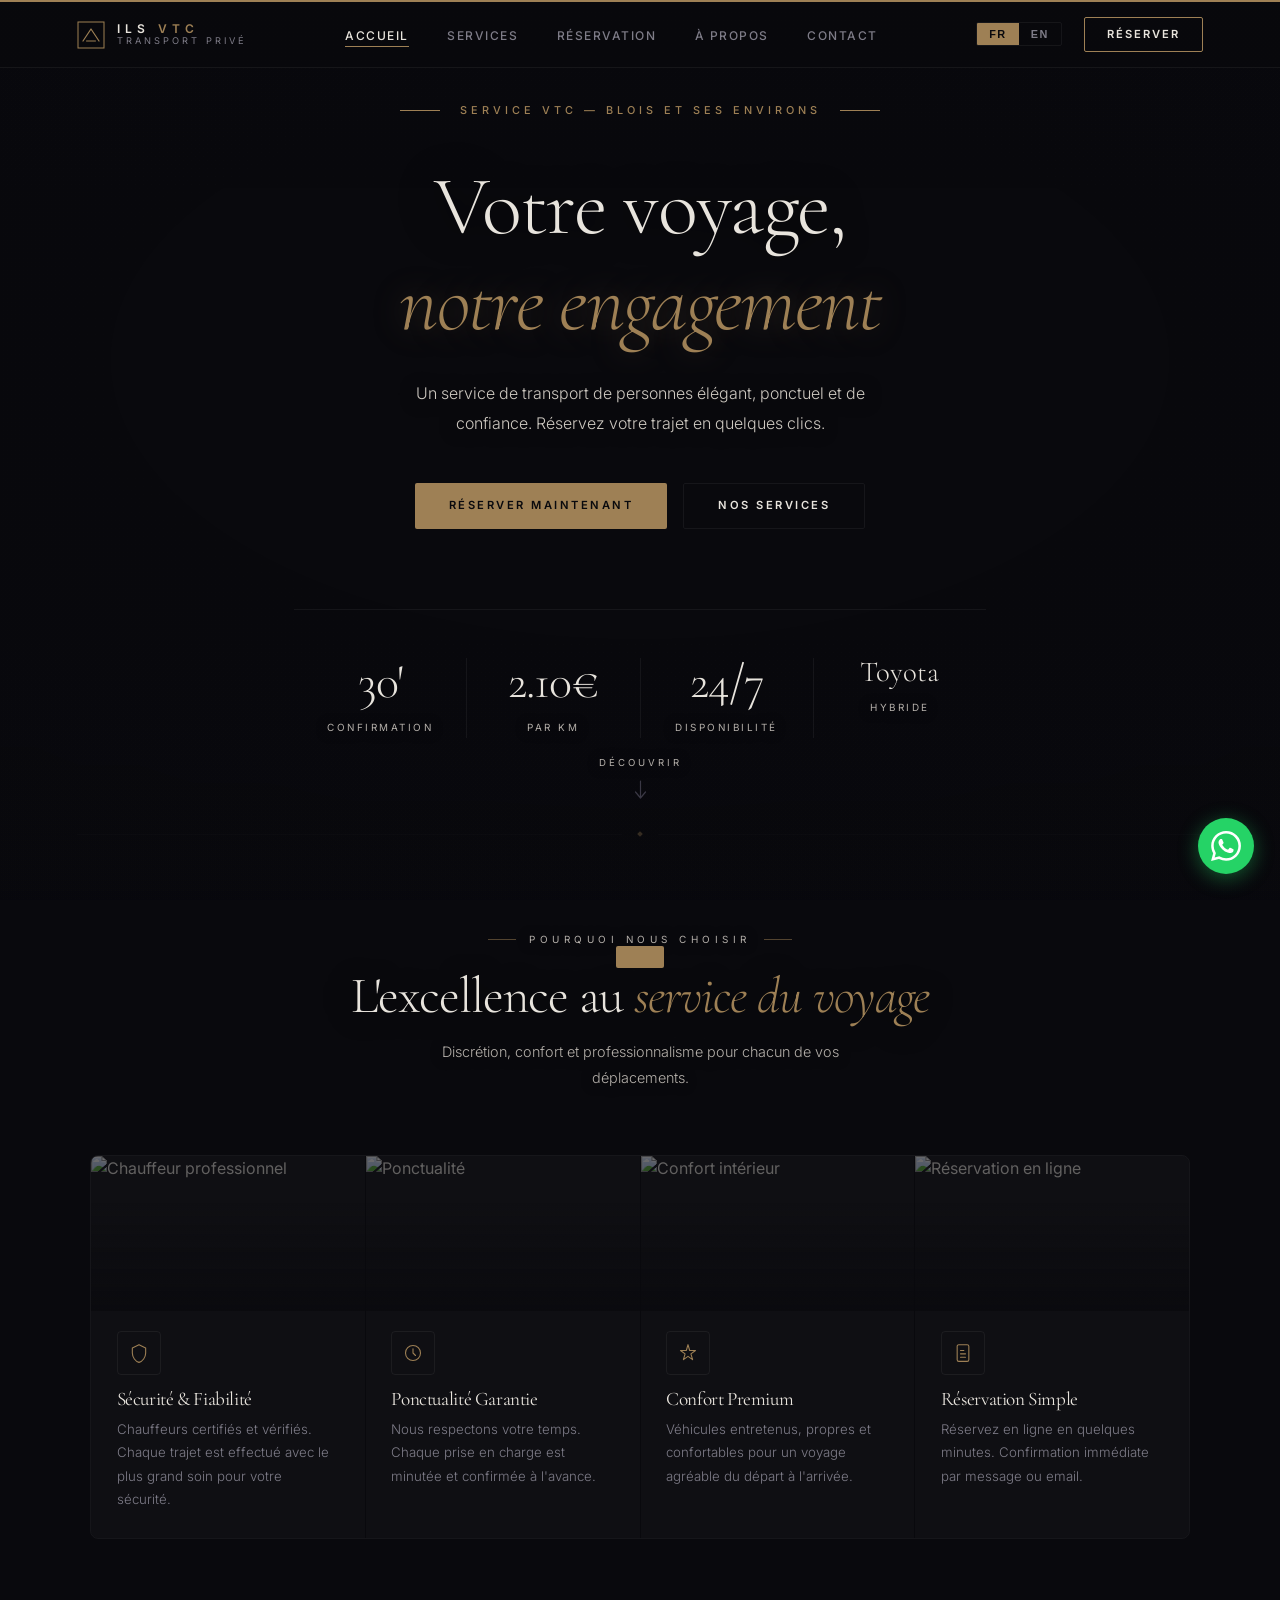
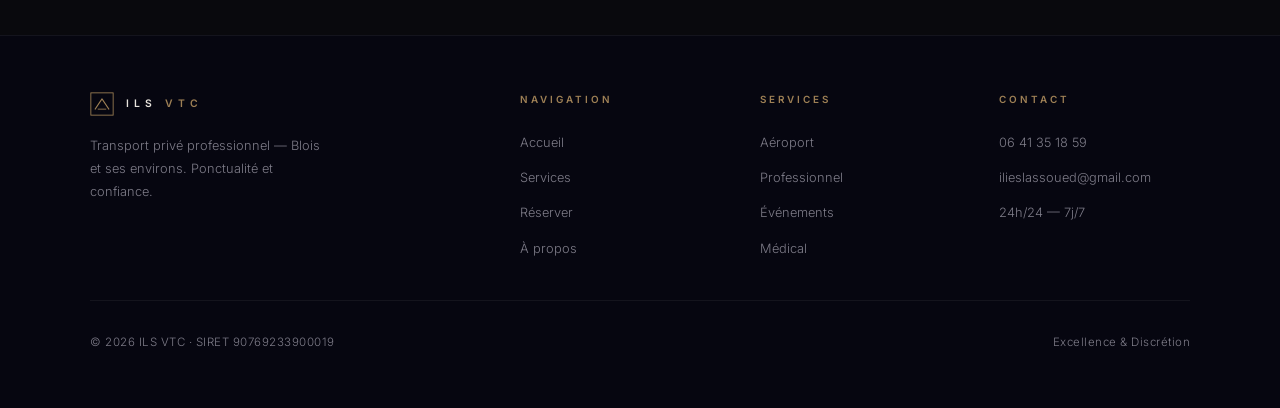
==== index.html @ da30ae80 "ILS VTC - Site complet prêt pour production" ====
<!DOCTYPE html>
<html lang="fr">
<head>
  <meta charset="UTF-8">
  <meta name="viewport" content="width=device-width, initial-scale=1.0">
  <title>ILS VTC — Chauffeur Privé Blois | Transport VTC 24h/24</title>
  <link rel="stylesheet" href="css/style.css">
  <script src="https://cdnjs.cloudflare.com/ajax/libs/three.js/r128/three.min.js"></script>
  <!-- SEO -->
  <meta name="description" content="Votre chauffeur VTC à Blois et ses environs. Tarif fixe 2,10€/km, Toyota C-HR hybride, disponible 24h/24 7j/7. Réservation en ligne, confirmation WhatsApp.">
  <meta name="keywords" content="VTC Blois, chauffeur privé Blois, taxi Blois, transport Blois, VTC Loir-et-Cher, chauffeur aéroport Blois">
  <meta name="robots" content="index, follow">
  <meta name="author" content="ILS VTC">
  <link rel="canonical" href="https://ilsvtc.fr">

  <!-- Open Graph -->
  <meta property="og:type" content="website">
  <meta property="og:site_name" content="ILS VTC">
  <meta property="og:url" content="https://ilsvtc.fr">
  <meta property="og:title" content="ILS VTC — Chauffeur Privé Blois | Transport VTC 24h/24">
  <meta property="og:description" content="Votre chauffeur VTC à Blois et ses environs. Tarif fixe 2,10€/km, Toyota C-HR hybride, disponible 24h/24 7j/7. Réservation en ligne, confirmation WhatsApp.">
  <meta property="og:image" content="https://ilsvtc.fr/og-image.jpg">
  <meta property="og:locale" content="fr_FR">

  <!-- Twitter Card -->
  <meta name="twitter:card" content="summary_large_image">
  <meta name="twitter:title" content="ILS VTC — Chauffeur Privé Blois | Transport VTC 24h/24">
  <meta name="twitter:description" content="Votre chauffeur VTC à Blois et ses environs. Tarif fixe 2,10€/km, Toyota C-HR hybride, disponible 24h/24 7j/7. Réservation en ligne, confirmation WhatsApp.">
  <meta name="twitter:image" content="https://ilsvtc.fr/og-image.jpg">

  <!-- Geo -->
  <meta name="geo.region" content="FR-41">
  <meta name="geo.placename" content="Blois">
  <meta name="geo.position" content="47.5941;1.3330">
  <meta name="ICBM" content="47.5941, 1.3330">

  <!-- Schema.org -->
  <script type="application/ld+json">
  {
    "@context": "https://schema.org",
    "@type": "TaxiService",
    "name": "ILS VTC",
    "description": "Service VTC professionnel à Blois et ses environs. Chauffeur privé disponible 24h/24, 7j/7. Toyota C-HR hybride, tarif 2,10€/km.",
    "url": "https://ilsvtc.fr",
    "telephone": "+33641351859",
    "email": "ilieslassoued@gmail.com",
    "priceRange": "2,10€/km",
    "currenciesAccepted": "EUR",
    "paymentAccepted": "Cash, WhatsApp Pay",
    "openingHours": "Mo-Su 00:00-23:59",
    "areaServed": {
      "@type": "GeoCircle",
      "geoMidpoint": { "@type": "GeoCoordinates", "latitude": 47.5941, "longitude": 1.3330 },
      "geoRadius": "50000"
    },
    "address": {
      "@type": "PostalAddress",
      "addressLocality": "Blois",
      "addressRegion": "Loir-et-Cher",
      "postalCode": "41000",
      "addressCountry": "FR"
    },
    "geo": { "@type": "GeoCoordinates", "latitude": 47.5941, "longitude": 1.3330 },
    "identifier": { "@type": "PropertyValue", "name": "SIRET", "value": "90769233900019" },
    "vehicle": {
      "@type": "Car",
      "name": "Toyota C-HR Hybride",
      "numberOfDoors": 4
    },
    "sameAs": ["https://wa.me/33641351859"]
  }
  </script>
</head>
<body data-page="home">
<canvas id="bg-canvas"></canvas>
<div class="bg-vignette"></div>
<div class="wrap">

  <nav>
    <a class="logo" href="index.html">
      <svg width="28" height="28" viewBox="0 0 28 28" fill="none">
        <rect x="1" y="1" width="26" height="26" stroke="#9e8055" stroke-width="1"/>
        <path d="M6 20L14 8L22 20" stroke="#9e8055" stroke-width="1.2" stroke-linecap="round" stroke-linejoin="round"/>
        <path d="M9.5 20H18.5" stroke="#9e8055" stroke-width="1" stroke-linecap="round"/>
      </svg>
      <div class="logo-wordmark">
        <span class="logo-main">ILS <span>VTC</span></span>
        <span class="logo-sub">Transport Privé</span>
      </div>
    </a>
    <ul class="nav-links">
      <li><a href="index.html" data-p="home" id="nav-home">Accueil</a></li>
      <li><a href="services.html" data-p="services" id="nav-services">Services</a></li>
      <li><a href="reservation.html" data-p="reservation" id="nav-reservation">Réservation</a></li>
      <li><a href="about.html" data-p="about" id="nav-about">À propos</a></li>
      <li><a href="contact.html" data-p="contact" id="nav-contact">Contact</a></li>
    </ul>
    <div class="nav-r">
      <div class="lang">
        <button class="lb active" onclick="setLang('fr')">FR</button>
        <button class="lb" onclick="setLang('en')">EN</button>
      </div>
      <a class="ncta" href="reservation.html" id="nav-cta">Réserver</a>
      <div class="burger" onclick="toggleMob()"><span></span><span></span><span></span></div>
    </div>
  </nav>

  <section class="hero">
    <div class="hero-glass">
      <div class="eyebrow">
        <span class="eyebrow-line"></span>
        <span class="eyebrow-text" id="h-badge">Service VTC — Blois et ses environs</span>
        <span class="eyebrow-line"></span>
      </div>
      <h1 id="h-title">Votre voyage,<br><em>notre engagement</em></h1>
      <p class="hero-lead" id="h-sub">Un service de transport de personnes élégant, ponctuel et de confiance. Réservez votre trajet en quelques clics.</p>
      <div class="hbtns">
        <a class="btn1" href="reservation.html" id="h-b1">Réserver maintenant</a>
        <a class="btn2" href="services.html" id="h-b2">Nos services</a>
      </div>
      <div class="stats">
        <div class="stat"><span class="stat-n">30'</span><span class="stat-l" id="s1-lbl">Confirmation</span></div>
        <div class="stat"><span class="stat-n">2.10€</span><span class="stat-l" id="s2-lbl">Par km</span></div>
        <div class="stat"><span class="stat-n">24/7</span><span class="stat-l" id="s3-lbl">Disponible</span></div>
        <div class="stat"><span class="stat-n" style="font-size:1.8rem;letter-spacing:0">Toyota</span><span class="stat-l" id="s4-lbl">C-HR Hybride</span></div>
      </div>
    </div>
    <div class="scroll-ind">
      <span class="scroll-ind-label" id="scroll-lbl">Découvrir</span>
      <svg width="12" height="20" viewBox="0 0 12 20" fill="none">
        <path d="M6 1v16M1 12l5 6 5-6" stroke="#3a3845" stroke-width="1.2" stroke-linecap="round" stroke-linejoin="round"/>
      </svg>
    </div>
  </section>

  <div class="divider"><div class="divider-dot"></div></div>

  <section class="section">
    <div class="sh">
      <p class="slabel" id="f-label">Pourquoi nous choisir</p>
      <h2 class="stitle" id="f-title">L'excellence au <em>service du voyage</em></h2>
      <p class="ssub" id="f-sub">Discrétion, confort et professionnalisme pour chacun de vos déplacements.</p>
    </div>
    <div class="grid4">

      <div class="card card--photo">
        <div class="card-img">
          <img src="https://images.unsplash.com/photo-1544620347-c4fd4a3d5957?auto=format&fit=crop&w=500&h=220&q=70" alt="Chauffeur professionnel" loading="lazy">
          <div class="card-img-overlay"></div>
        </div>
        <div class="card-content">
          <div class="icon-wrap">
            <svg viewBox="0 0 24 24"><path d="M12 2L4 6v6c0 5.25 3.75 10.15 8 11.25C16.25 22.15 20 17.25 20 12V6l-8-4z"/></svg>
          </div>
          <h3 id="f1t">Sécurité & Fiabilité</h3>
          <p id="f1d">Chauffeurs certifiés et vérifiés. Chaque trajet est effectué avec le plus grand soin pour votre sécurité.</p>
        </div>
      </div>

      <div class="card card--photo">
        <div class="card-img">
          <img src="https://images.unsplash.com/photo-1434493789847-2f02dc6ca35d?auto=format&fit=crop&w=500&h=220&q=70" alt="Ponctualité" loading="lazy">
          <div class="card-img-overlay"></div>
        </div>
        <div class="card-content">
          <div class="icon-wrap">
            <svg viewBox="0 0 24 24"><circle cx="12" cy="12" r="9"/><path d="M12 7v5l3 3"/></svg>
          </div>
          <h3 id="f2t">Ponctualité Garantie</h3>
          <p id="f2d">Nous respectons votre temps. Chaque prise en charge est minutée et confirmée à l'avance.</p>
        </div>
      </div>

      <div class="card card--photo">
        <div class="card-img">
          <img src="https://images.unsplash.com/photo-1503376780353-7e6692767b70?auto=format&fit=crop&w=500&h=220&q=70" alt="Confort intérieur" loading="lazy">
          <div class="card-img-overlay"></div>
        </div>
        <div class="card-content">
          <div class="icon-wrap">
            <svg viewBox="0 0 24 24"><path d="M12 2l2 7h7l-5.5 4 2 7L12 16l-5.5 4 2-7L3 9h7z"/></svg>
          </div>
          <h3 id="f3t">Confort Premium</h3>
          <p id="f3d">Véhicules entretenus, propres et confortables pour un voyage agréable du départ à l'arrivée.</p>
        </div>
      </div>

      <div class="card card--photo">
        <div class="card-img">
          <img src="https://images.unsplash.com/photo-1512941937669-90a1b58e7e9c?auto=format&fit=crop&w=500&h=220&q=70" alt="Réservation en ligne" loading="lazy">
          <div class="card-img-overlay"></div>
        </div>
        <div class="card-content">
          <div class="icon-wrap">
            <svg viewBox="0 0 24 24"><rect x="5" y="2" width="14" height="20" rx="2"/><path d="M9 17h6M9 13h6M9 9h4"/></svg>
          </div>
          <h3 id="f4t">Réservation Simple</h3>
          <p id="f4d">Réservez en ligne en quelques minutes. Confirmation immédiate sur WhatsApp.</p>
        </div>
      </div>

    </div>
  </section>

  <footer>
    <div class="fg4">
      <div class="fb">
        <a class="logo" href="index.html">
          <svg width="24" height="24" viewBox="0 0 28 28" fill="none"><rect x="1" y="1" width="26" height="26" stroke="#9e8055" stroke-width="1"/><path d="M6 20L14 8L22 20" stroke="#9e8055" stroke-width="1.2" stroke-linecap="round" stroke-linejoin="round"/><path d="M9.5 20H18.5" stroke="#9e8055" stroke-width="1" stroke-linecap="round"/></svg>
          <div class="logo-wordmark"><span class="logo-main" style="font-size:.65rem">ILS <span>VTC</span></span></div>
        </a>
        <p id="ft-desc">Service VTC professionnel — Blois et ses environs. Élégance, ponctualité et confiance.</p>
      </div>
      <div class="fc"><h4 id="ft-nav">Navigation</h4><ul><li><a href="index.html" id="ft-h">Accueil</a></li><li><a href="services.html" id="ft-s">Services</a></li><li><a href="reservation.html" id="ft-b">Réserver</a></li><li><a href="about.html" id="ft-a">À propos</a></li></ul></div>
      <div class="fc"><h4 id="ft-st">Services</h4><ul><li><a id="ft-s1">Aéroport</a></li><li><a id="ft-s2">Professionnel</a></li><li><a id="ft-s3">Événements</a></li><li><a id="ft-s4">Médical</a></li></ul></div>
      <div class="fc"><h4 id="ft-ct">Contact</h4><ul><li><a href="contact.html">06 41 35 18 59</a></li><li><a href="contact.html">ilieslassoued@gmail.com</a></li><li><a id="ft-av">24h/24 — 7j/7</a></li></ul></div>
    </div>
    <div class="fbot"><span id="ft-copy">© 2026 ILS VTC. Tous droits réservés.</span><span id="ft-mot">Excellence &amp; Discrétion</span></div>
  </footer>
</div>

<div class="toast" id="toast"></div>
<script src="js/main.js"></script>
<script src="js/waves.js"></script>
</body>
</html>
---- css/style.css ----
/* ============================================================
   ELITERIDE — Design System
   Typographie : Cormorant Garamond (titres) + Inter (corps)
   Palette     : Anthracite profond · Ivoire · Bronze patiné
   ============================================================ */

@import url('https://fonts.googleapis.com/css2?family=Cormorant+Garamond:ital,wght@0,300;0,400;0,600;1,300;1,400&family=Inter:wght@300;400;500;600&display=swap');

/* ── Reset ───────────────────────────────────────────────── */
*, *::before, *::after { margin: 0; padding: 0; box-sizing: border-box; }

/* ── Variables ───────────────────────────────────────────── */
:root {

  --bg:       #09090d;
  --bg2:      #0f0f16;
  --bg3:      #16161f;
  --bronze:   #9e8055;
  --bronze-l: #b8975e;
  --slate:    #5e6a78;
  --text:     #e8e4dd;
  --muted:    #7e7c88;
  --faint:    #3a3845;
  --border:   rgba(255,255,255,0.055);
  --card:     rgba(255,255,255,0.028);
  --r:        4px;
  --r2:       8px;
  --sh:       0 24px 60px rgba(0,0,0,0.5);
}

/* ── Base ────────────────────────────────────────────────── */
html { scroll-behavior: smooth; }
body {
  font-family: 'Inter', system-ui, sans-serif;
  font-weight: 400;
  font-size: 16px;
  line-height: 1.6;
  background: var(--bg);
  color: var(--text);
  overflow-x: hidden;
  min-height: 100vh;
  -webkit-font-smoothing: antialiased;
}
h1, h2, h3, .display {
  font-family: 'Cormorant Garamond', serif;
  font-weight: 400;
  line-height: 1.15;
  letter-spacing: -.02em;
}

/* ── 3D Canvas ───────────────────────────────────────────── */
#bg-canvas {
  position: fixed; top: 0; left: 0;
  width: 100%; height: 100%;
  z-index: 0; pointer-events: none;
}

/* Vignette globale sur le canvas — assombrit les bords pour
   que le texte central ressorte toujours, quel que soit le cycle */
#bg-canvas + .bg-vignette,
.bg-vignette {
  position: fixed; inset: 0;
  z-index: 0; pointer-events: none;
  background:
    radial-gradient(ellipse 80% 60% at 50% 40%,
      transparent 50%,
      rgba(4,4,14,0.06) 100%),
    linear-gradient(to bottom,
      rgba(4,4,14,0.04) 0%,
      transparent 22%,
      transparent 70%,
      rgba(4,4,14,0.06) 100%);
}

.wrap { position: relative; z-index: 1; }

/* ── Navbar ──────────────────────────────────────────────── */
nav {
  position: fixed; top: 0; left: 0; right: 0; z-index: 100;
  padding: 0 6%;
  display: flex; align-items: center; justify-content: space-between;
  height: 68px;
  background: rgba(9,9,13,0.9);
  backdrop-filter: blur(24px);
  border-bottom: 1px solid var(--border);
  border-top: 2px solid var(--bronze);
}
.logo {
  display: flex; align-items: center; gap: 12px;
  text-decoration: none; cursor: pointer;
}
.logo-wordmark {
  display: flex; flex-direction: column; gap: 1px;
}
.logo-main {
  font-family: 'Inter', sans-serif;
  font-size: .75rem;
  font-weight: 600;
  letter-spacing: 5px;
  text-transform: uppercase;
  color: var(--text);
  line-height: 1;
}
.logo-main span { color: var(--bronze); }
.logo-sub {
  font-size: .58rem;
  letter-spacing: 3px;
  text-transform: uppercase;
  color: var(--muted);
  line-height: 1;
}
.nav-links { display: flex; gap: 2.4rem; list-style: none; }
.nav-links a {
  font-size: .75rem;
  font-weight: 500;
  letter-spacing: 1.5px;
  text-transform: uppercase;
  color: var(--muted);
  text-decoration: none;
  transition: color .25s;
  position: relative;
}
.nav-links a::after {
  content: '';
  position: absolute; bottom: -4px; left: 0; right: 0;
  height: 1px; background: var(--bronze);
  transform: scaleX(0); transform-origin: left;
  transition: transform .3s ease;
}
.nav-links a:hover, .nav-links a.active { color: var(--text); }
.nav-links a.active::after, .nav-links a:hover::after { transform: scaleX(1); }

.nav-r { display: flex; align-items: center; gap: 1.4rem; }
.lang {
  display: flex;
  border: 1px solid var(--border);
  border-radius: 2px;
  overflow: hidden;
}
.lb {
  padding: 5px 12px;
  font-size: .68rem;
  font-weight: 600;
  letter-spacing: 1.5px;
  text-transform: uppercase;
  cursor: pointer;
  transition: all .25s;
  color: var(--muted);
  background: none;
  border: none;
}
.lb.active { background: var(--bronze); color: var(--bg); }
.ncta {
  padding: 8px 22px;
  background: transparent;
  color: var(--text);
  border: 1px solid var(--bronze);
  border-radius: 2px;
  font-family: 'Inter', sans-serif;
  font-size: .7rem;
  font-weight: 600;
  letter-spacing: 2px;
  text-transform: uppercase;
  cursor: pointer;
  transition: all .25s;
  text-decoration: none;
  display: inline-flex; align-items: center;
}
.ncta:hover { background: var(--bronze); color: var(--bg); }
.burger {
  display: none; flex-direction: column;
  gap: 5px; cursor: pointer; padding: 5px;
}
.burger span {
  display: block; width: 20px; height: 1.5px;
  background: var(--text); transition: all .3s;
}

/* ── Hero ────────────────────────────────────────────────── */
.hero {
  min-height: calc(100vh - 68px);
  padding-top: 68px;
  display: flex; flex-direction: column;
  align-items: center; justify-content: center;
  text-align: center; padding: 2rem 6%;
  position: relative;
}

/* Capsule de texte vitrée — s'adapte au fond quel que soit le cycle */
.hero-glass {
  position: relative;
  display: flex; flex-direction: column; align-items: center;
  padding: 3.5rem 4rem 3rem;
  background: transparent;
  backdrop-filter: none;
  -webkit-backdrop-filter: none;
  border: none;
  border-radius: 0;
  box-shadow: none;
  max-width: 820px;
  width: 100%;
  margin: 0 auto;
}
.eyebrow {
  display: flex; align-items: center; gap: 1.2rem;
  margin-bottom: 2.5rem;
}
.eyebrow-line { width: 40px; height: 1px; background: var(--bronze); }
.eyebrow-text {
  font-size: .68rem;
  font-weight: 500;
  letter-spacing: 4px;
  text-transform: uppercase;
  color: var(--bronze);
}
.hero h1 {
  font-size: clamp(2.8rem, 6.5vw, 5.5rem);
  font-weight: 300;
  color: var(--text);
  margin-bottom: 1.8rem;
  max-width: 820px;
  text-shadow: 0 2px 32px rgba(0,0,0,0.9), 0 0 80px rgba(0,0,0,0.5);
}
.hero h1 em {
  font-style: italic;
  color: var(--bronze);
  text-shadow: 0 0 32px rgba(158,128,85,0.35);
}
.hero-lead {
  font-size: clamp(.88rem, 1.4vw, 1rem);
  color: rgba(232,228,221,0.85);
  max-width: 480px;
  line-height: 1.85;
  font-weight: 300;
  margin-bottom: 2.8rem;
  text-shadow: 0 1px 16px rgba(0,0,0,0.85), 0 0 40px rgba(0,0,0,0.4);
}
.hbtns { display: flex; gap: 1rem; flex-wrap: wrap; justify-content: center; }

/* Stats bar */
.stats {
  margin-top: 5rem;
  display: flex; gap: 0; flex-wrap: wrap;
  justify-content: center;
  border-top: 1px solid var(--border);
  padding-top: 3rem;
  width: 100%; max-width: 700px;
}
.stat {
  flex: 1; min-width: 120px;
  text-align: center;
  padding: 0 2rem;
  border-right: 1px solid var(--border);
}
.stat:last-child { border-right: none; }
.stat-n {
  display: block;
  font-family: 'Cormorant Garamond', serif;
  font-size: 3rem;
  font-weight: 300;
  color: var(--text);
  letter-spacing: -1px;
  line-height: 1;
  margin-bottom: .4rem;
}
.stat-l {
  font-size: .62rem;
  letter-spacing: 2.5px;
  text-transform: uppercase;
  color: var(--muted);
}

/* Scroll indicator */
.scroll-ind {
  position: absolute; bottom: 2rem; left: 50%;
  transform: translateX(-50%);
  display: flex; flex-direction: column;
  align-items: center; gap: 10px;
  animation: fl 2.5s ease-in-out infinite;
}
.scroll-ind-label {
  font-size: .6rem;
  letter-spacing: 3px;
  text-transform: uppercase;
  color: var(--faint);
}
@keyframes fl {
  0%,100% { transform: translateX(-50%) translateY(0); }
  50%      { transform: translateX(-50%) translateY(-8px); }
}

/* ── Buttons ─────────────────────────────────────────────── */
.btn1 {
  padding: 13px 34px;
  background: var(--bronze);
  color: var(--bg);
  border: none;
  border-radius: 2px;
  font-family: 'Inter', sans-serif;
  font-size: .7rem;
  font-weight: 600;
  letter-spacing: 2.5px;
  text-transform: uppercase;
  cursor: pointer;
  transition: all .25s;
  text-decoration: none;
  display: inline-flex; align-items: center;
}
.btn1:hover { background: var(--bronze-l); transform: translateY(-2px); box-shadow: 0 8px 24px rgba(158,128,85,.25); }
.btn2 {
  padding: 13px 34px;
  background: transparent;
  color: var(--text);
  border: 1px solid var(--border);
  border-radius: 2px;
  font-family: 'Inter', sans-serif;
  font-size: .7rem;
  font-weight: 600;
  letter-spacing: 2.5px;
  text-transform: uppercase;
  cursor: pointer;
  transition: all .25s;
  text-decoration: none;
  display: inline-flex; align-items: center;
}
.btn2:hover { border-color: var(--bronze); color: var(--bronze); }

/* ── Section helpers ─────────────────────────────────────── */
.section { padding: 6rem 6%; }
.page-hero { padding: 5.5rem 6% 2.5rem; text-align: center; }
.sh { text-align: center; margin-bottom: 4rem; }
.slabel {
  display: flex; align-items: center; justify-content: center;
  gap: .8rem;
  font-size: .62rem;
  letter-spacing: 4.5px;
  text-transform: uppercase;
  color: var(--bronze);
  margin-bottom: 1.2rem;
}
.slabel::before, .slabel::after {
  content: ''; display: block;
  width: 28px; height: 1px;
  background: var(--bronze);
  opacity: .5;
}
.stitle {
  font-family: 'Cormorant Garamond', serif;
  font-size: clamp(2rem, 4vw, 3.2rem);
  font-weight: 300;
  margin-bottom: .8rem;
  color: var(--text);
}
.stitle strong { font-weight: 600; }
.stitle em { font-style: italic; color: var(--bronze); font-weight: 300; }
.ssub {
  color: var(--muted);
  max-width: 460px;
  margin: 0 auto;
  line-height: 1.8;
  font-size: .9rem;
  font-weight: 300;
}

/* ── SVG Icons ───────────────────────────────────────────── */
.icon-wrap {
  width: 44px; height: 44px;
  border: 1px solid var(--border);
  border-radius: var(--r);
  display: flex; align-items: center; justify-content: center;
  margin-bottom: 1.4rem;
  transition: border-color .3s;
}
.icon-wrap svg {
  width: 20px; height: 20px;
  stroke: var(--bronze);
  fill: none;
  stroke-width: 1.3;
  stroke-linecap: round;
  stroke-linejoin: round;
}

/* ── Page hero (services, about, contact, reservation) ───── */
.page-hero {
  padding: 9rem 6% 4rem;
  text-align: center;
  position: relative;
}
.page-hero::before {
  content: '';
  position: absolute; inset: 0;
  background: linear-gradient(to bottom,
    rgba(4,4,14,0.08) 0%,
    rgba(4,4,14,0.03) 60%,
    transparent 100%);
  pointer-events: none;
}
.page-hero .slabel,
.page-hero .stitle,
.page-hero .ssub { position: relative; z-index: 1; }

/* Backdrop vitré sur les sections principales (contenu sur fond 3D) */
.section,
.about-wrap,
.form-wrap,
.srv-grid,
.cta-band {
  background: transparent;
  backdrop-filter: none;
  -webkit-backdrop-filter: none;
}

/* ── Feature Cards ───────────────────────────────────────── */
.grid4 {
  display: grid;
  grid-template-columns: repeat(auto-fit, minmax(240px, 1fr));
  gap: 1px;
  max-width: 1100px;
  margin: 0 auto;
  border: 1px solid var(--border);
  border-radius: var(--r2);
  overflow: hidden;
}
.card {
  background: var(--card);
  padding: 2.2rem;
  transition: all .3s;
  border: none;
}
.card:hover { background: rgba(255,255,255,.05); }
.card:hover .icon-wrap { border-color: rgba(158,128,85,.5); }
.card h3 {
  font-family: 'Cormorant Garamond', serif;
  font-size: 1.25rem;
  font-weight: 400;
  margin-bottom: .65rem;
}
.card p { color: var(--muted); font-size: .85rem; line-height: 1.75; font-weight: 300; }
/* Cards avec photo (index features) */
.card--photo { padding: 0; display: flex; flex-direction: column; }
.card-img { position: relative; height: 155px; overflow: hidden; flex-shrink: 0; }
.card-img img { width: 100%; height: 100%; object-fit: cover; opacity: 0.38; transition: opacity .4s, transform .5s; }
.card--photo:hover .card-img img { opacity: 0.58; transform: scale(1.04); }
.card-img-overlay { position: absolute; inset: 0; background: linear-gradient(to bottom, transparent 30%, rgba(9,9,13,0.70) 100%); }
.card-content { padding: 1.3rem 1.6rem 1.7rem; flex: 1; }
.card--photo .icon-wrap { margin-bottom: .8rem; }
.card--photo h3 { font-family: 'Cormorant Garamond', serif; font-size: 1.2rem; font-weight: 400; margin-bottom: .5rem; }
.card--photo p { color: var(--muted); font-size: .83rem; line-height: 1.75; font-weight: 300; }

/* Compteur animé stats */
.stat-n { transition: color .3s; }

/* Contact — photo en-tête sidebar */
.cinfo-photo { position: relative; border-radius: var(--r); overflow: hidden; margin-bottom: 0; }
.cinfo-photo img { width: 100%; height: 180px; object-fit: cover; opacity: 0.6; display: block; transition: opacity .3s; }
.cinfo-photo:hover img { opacity: 0.75; }
.cinfo-photo-overlay { position: absolute; inset: 0; background: linear-gradient(to top, rgba(9,9,13,0.5) 0%, transparent 55%); }
.cinfo-photo-label { position: absolute; bottom: .75rem; left: 1rem; font-size: .62rem; letter-spacing: 2.5px; text-transform: uppercase; color: var(--bronze); font-weight: 500; }

/* ── Photos cartes services ──────────────────────────────── */
.sc-photo {
  position: absolute; inset: 0;
  width: 100%; height: 100%;
  object-fit: cover;
  opacity: 0.38;
  transition: opacity 0.4s ease;
}
.sc-photo-overlay {
  position: absolute; inset: 0;
  background: linear-gradient(to top, rgba(9,9,13,0.55) 0%, rgba(9,9,13,0.05) 100%);
  z-index: 1;
}
.sc-top svg { z-index: 2; }
.sc:hover .sc-photo { opacity: 0.55; }

/* ── Photo À propos ──────────────────────────────────────── */
.about-img-wrap {
  position: relative;
  border-radius: var(--r2);
  overflow: hidden;
  border: 1px solid var(--border);
  aspect-ratio: 4/3;
}
.about-img {
  width: 100%; height: 100%;
  object-fit: cover;
  display: block;
  opacity: 0.82;
  transition: opacity 0.4s, transform 0.6s;
}
.about-img-wrap:hover .about-img { opacity: 0.92; transform: scale(1.03); }
.about-img-badge {
  position: absolute; bottom: 1.4rem; left: 1.4rem;
  background: rgba(9,9,13,0.60);
  border: 1px solid var(--bronze);
  border-radius: var(--r);
  padding: .65rem 1.1rem;
  display: flex; flex-direction: column; align-items: flex-start;
  backdrop-filter: blur(2px);
}
.badge-num {
  font-family: 'Cormorant Garamond', serif;
  font-size: 1.6rem; font-weight: 400;
  color: var(--bronze);
  line-height: 1;
}
.badge-lbl {
  font-size: .65rem; font-weight: 500;
  letter-spacing: 1.5px; text-transform: uppercase;
  color: var(--muted); margin-top: 3px;
}

/* ── Services ────────────────────────────────────────────── */
.srv-grid {
  display: grid;
  grid-template-columns: repeat(auto-fit, minmax(310px, 1fr));
  gap: 1px;
  max-width: 1100px;
  margin: 0 auto;
  padding: 0 6% 6rem;
  border: 1px solid var(--border);
  border-radius: var(--r2);
  overflow: hidden;
}
.sc { background: var(--card); transition: all .3s; }
.sc:hover { background: rgba(255,255,255,.04); }
.sc-top {
  height: 140px;
  display: flex; align-items: center; justify-content: center;
  position: relative;
  border-bottom: 1px solid var(--border);
  overflow: hidden;
}
.sc-top::before {
  content: '';
  position: absolute; inset: 0;
  background: radial-gradient(ellipse at center, rgba(158,128,85,.06) 0%, transparent 70%);
}
.sc-top svg {
  width: 36px; height: 36px;
  stroke: var(--bronze);
  fill: none;
  stroke-width: 1.2;
  stroke-linecap: round;
  stroke-linejoin: round;
  opacity: .8;
  transition: opacity .3s;
  position: relative; z-index: 1;
}
.sc:hover .sc-top svg { opacity: 1; }
.sc-body { padding: 1.6rem; }
.sc-body h3 {
  font-family: 'Cormorant Garamond', serif;
  font-size: 1.2rem;
  font-weight: 400;
  margin-bottom: .6rem;
}
.sc-body p { color: var(--muted); font-size: .83rem; line-height: 1.75; margin-bottom: 1.2rem; font-weight: 300; }
.sfeat { list-style: none; display: flex; flex-direction: column; gap: .45rem; }
.sfeat li {
  font-size: .78rem;
  color: var(--muted);
  display: flex; align-items: center; gap: 10px;
  font-weight: 300;
}
.sfeat li::before {
  content: '';
  display: block;
  width: 16px; height: 1px;
  background: var(--bronze);
  flex-shrink: 0;
}

/* ── CTA Band ────────────────────────────────────────────── */
.cta-band {
  text-align: center;
  padding: 5rem 6%;
  border-top: 1px solid var(--border);
  background: linear-gradient(to bottom, transparent, rgba(158,128,85,.03));
}
.cta-band p { color: var(--muted); font-size: .85rem; margin-bottom: 2rem; font-weight: 300; }

/* ── Forms ───────────────────────────────────────────────── */
.form-wrap { max-width: 760px; margin: 0 auto; padding: 3.5rem 6% 5.5rem; }
.fcard {
  background: rgba(6,6,16,0.18);
  border: 1px solid var(--border);
  border-radius: var(--r2);
  padding: 2.8rem;
}
.fsteps {
  display: flex; margin-bottom: 2.5rem;
  background: rgba(255,255,255,.02);
  border-radius: var(--r);
  padding: 3px;
  border: 1px solid var(--border);
}
.fstep {
  flex: 1; text-align: center;
  padding: 9px;
  border-radius: 2px;
  font-size: .65rem;
  font-weight: 600;
  letter-spacing: 1.5px;
  text-transform: uppercase;
  color: var(--muted);
  transition: all .25s;
}
.fstep.active { background: var(--bronze); color: var(--bg); }
.fg { margin-bottom: 1.4rem; }
.fl {
  display: block;
  font-size: .68rem;
  font-weight: 500;
  letter-spacing: 1.5px;
  text-transform: uppercase;
  color: var(--muted);
  margin-bottom: 8px;
}
.fi, .fsel, .fta {
  width: 100%;
  padding: 11px 14px;
  background: rgba(255,255,255,.04);
  border: 1px solid var(--border);
  border-radius: var(--r);
  color: var(--text);
  font-size: .88rem;
  font-family: 'Inter', sans-serif;
  font-weight: 300;
  transition: all .25s;
  outline: none;
}
.fi:focus, .fsel:focus, .fta:focus {
  border-color: var(--bronze);
  background: rgba(158,128,85,.04);
}
.fsel option { background: #16161f; }
.fta { min-height: 95px; resize: vertical; }
.fr2 { display: grid; grid-template-columns: 1fr 1fr; gap: 1rem; }
.fst {
  font-size: .62rem;
  letter-spacing: 3px;
  text-transform: uppercase;
  color: var(--bronze);
  margin-bottom: 1.6rem;
  padding-bottom: .75rem;
  border-bottom: 1px solid var(--border);
  display: flex; align-items: center; gap: .8rem;
}
.fst::after {
  content: ''; flex: 1; height: 1px;
  background: var(--border);
}
.vopts {
  display: grid;
  grid-template-columns: repeat(3, 1fr);
  gap: 1rem;
  margin-bottom: 1.4rem;
}
.vopt {
  border: 1px solid var(--border);
  border-radius: var(--r);
  padding: 1.1rem .8rem;
  text-align: center;
  cursor: pointer;
  transition: all .25s;
}
.vopt:hover { border-color: rgba(158,128,85,.4); }
.vopt.sel { border-color: var(--bronze); background: rgba(158,128,85,.03); }
.vopt svg {
  width: 28px; height: 28px;
  stroke: var(--muted);
  fill: none; stroke-width: 1.2;
  stroke-linecap: round; stroke-linejoin: round;
  margin-bottom: 8px;
  transition: stroke .25s;
}
.vopt.sel svg, .vopt:hover svg { stroke: var(--bronze); }
.vopt .vn { font-size: .75rem; font-weight: 600; letter-spacing: .5px; }
.vopt .vd { font-size: .68rem; color: var(--muted); margin-top: 3px; font-weight: 300; }
.sbtn {
  width: 100%; padding: 14px;
  background: var(--bronze);
  color: var(--bg);
  border: none; border-radius: var(--r);
  font-family: 'Inter', sans-serif;
  font-size: .7rem; font-weight: 600;
  letter-spacing: 2.5px; text-transform: uppercase;
  cursor: pointer; transition: all .25s; margin-top: 1rem;
}
.sbtn:hover { background: var(--bronze-l); transform: translateY(-1px); box-shadow: 0 8px 24px rgba(158,128,85,.2); }
.conf { display: none; text-align: center; padding: 3rem; }
.conf.show { display: block; }
.conf-icon {
  width: 56px; height: 56px;
  border: 1px solid var(--bronze);
  border-radius: 50%;
  display: flex; align-items: center; justify-content: center;
  margin: 0 auto 1.8rem;
}
.conf-icon svg {
  width: 22px; height: 22px;
  stroke: var(--bronze); fill: none;
  stroke-width: 1.5; stroke-linecap: round; stroke-linejoin: round;
}

/* ── About ───────────────────────────────────────────────── */
.about-wrap { max-width: 1100px; margin: 0 auto; padding: 2rem 6% 5rem; }
.agrid {
  display: grid;
  grid-template-columns: 1fr 1fr;
  gap: 5rem;
  align-items: center;
  margin-bottom: 5.5rem;
}
.at h2 {
  font-family: 'Cormorant Garamond', serif;
  font-size: clamp(1.8rem, 3vw, 2.4rem);
  font-weight: 300;
  margin-bottom: 1.6rem;
  line-height: 1.2;
}
.at h2 strong { font-weight: 600; }
.at h2 em { font-style: italic; color: var(--bronze); }
.at p {
  color: var(--muted);
  line-height: 1.85;
  margin-bottom: 1.4rem;
  font-size: .88rem;
  font-weight: 300;
}
.at .accent-line {
  display: block;
  width: 40px; height: 1px;
  background: var(--bronze);
  margin-bottom: 2rem;
}
.avis {
  background: var(--card);
  border: 1px solid var(--border);
  border-radius: var(--r2);
  height: 360px;
  display: flex; align-items: center; justify-content: center;
  position: relative; overflow: hidden;
}
.avis::before {
  content: '';
  position: absolute; inset: 0;
  background: radial-gradient(ellipse at 60% 40%, rgba(158,128,85,.07), transparent 70%);
}
.avis svg {
  width: 80px; height: 80px;
  stroke: var(--bronze);
  fill: none; stroke-width: .8;
  stroke-linecap: round; stroke-linejoin: round;
  opacity: .35;
  position: relative; z-index: 1;
}
.vgrid {
  display: grid;
  grid-template-columns: repeat(auto-fit, minmax(220px, 1fr));
  gap: 1px;
  border: 1px solid var(--border);
  border-radius: var(--r2);
  overflow: hidden;
}
.vc { background: var(--card); padding: 1.8rem; transition: all .3s; }
.vc:hover { background: rgba(255,255,255,.04); }
.vc .vc-icon {
  width: 36px; height: 36px;
  display: flex; align-items: center; justify-content: center;
  margin-bottom: 1.1rem;
}
.vc .vc-icon svg {
  width: 22px; height: 22px;
  stroke: var(--bronze); fill: none;
  stroke-width: 1.2; stroke-linecap: round; stroke-linejoin: round;
}
.vc h4 {
  font-family: 'Cormorant Garamond', serif;
  font-size: 1.1rem; font-weight: 400;
  margin-bottom: .5rem;
}
.vc p { font-size: .82rem; color: var(--muted); line-height: 1.7; font-weight: 300; }

/* ── Contact ─────────────────────────────────────────────── */
.ct-wrap { max-width: 980px; margin: 0 auto; padding: 3.5rem 6% 5.5rem; }
.cgrid {
  display: grid;
  grid-template-columns: 1fr 1.6fr;
  gap: 3.5rem;
  margin-top: 3rem;
}
.cinfo h3 {
  font-family: 'Cormorant Garamond', serif;
  font-size: 1.3rem; font-weight: 400;
  margin-bottom: 2rem;
}
.citem { display: flex; align-items: flex-start; gap: 1.2rem; margin-bottom: 1.6rem; }
.cicon {
  width: 40px; height: 40px;
  border: 1px solid var(--border);
  border-radius: var(--r);
  display: flex; align-items: center; justify-content: center;
  flex-shrink: 0;
}
.cicon svg {
  width: 16px; height: 16px;
  stroke: var(--bronze); fill: none;
  stroke-width: 1.3; stroke-linecap: round; stroke-linejoin: round;
}
.ctext strong {
  display: block;
  font-size: .65rem;
  font-weight: 600;
  letter-spacing: 2px;
  text-transform: uppercase;
  color: var(--bronze);
  margin-bottom: 3px;
}
.ctext span { font-size: .85rem; color: var(--muted); font-weight: 300; }
.cfcard {
  background: var(--card);
  border: 1px solid var(--border);
  border-radius: var(--r2);
  padding: 2.2rem;
}

/* ── Footer ──────────────────────────────────────────────── */
footer {
  background: rgba(6,6,18,0.88);
  backdrop-filter: blur(18px);
  -webkit-backdrop-filter: blur(18px);
  border-top: 1px solid var(--border);
  padding: 3.5rem 6%;
  position: relative; z-index: 1;
}
.fg4 {
  display: grid;
  grid-template-columns: 2fr 1fr 1fr 1fr;
  gap: 3rem;
  max-width: 1100px;
  margin: 0 auto 2.5rem;
}
.fb p {
  color: var(--muted);
  font-size: .8rem;
  line-height: 1.8;
  margin-top: 1.1rem;
  max-width: 240px;
  font-weight: 300;
}
.fc h4 {
  font-size: .62rem;
  font-weight: 600;
  letter-spacing: 3px;
  text-transform: uppercase;
  color: var(--bronze);
  margin-bottom: 1.3rem;
}
.fc ul { list-style: none; display: flex; flex-direction: column; gap: .6rem; }
.fc ul li a {
  color: var(--muted);
  text-decoration: none;
  font-size: .8rem;
  font-weight: 300;
  transition: color .25s;
}
.fc ul li a:hover { color: var(--text); }
.fbot {
  max-width: 1100px; margin: 0 auto;
  padding-top: 2rem;
  border-top: 1px solid var(--border);
  display: flex; justify-content: space-between; align-items: center;
  font-size: .72rem;
  color: var(--muted);
  font-weight: 300;
  letter-spacing: .5px;
}

/* ── Toast ───────────────────────────────────────────────── */
.toast {
  position: fixed; bottom: 2rem; left: 50%;
  transform: translateX(-50%) translateY(100px);
  background: var(--bronze);
  color: var(--bg);
  padding: 11px 24px;
  border-radius: 2px;
  font-size: .72rem;
  font-weight: 600;
  letter-spacing: 1.5px;
  text-transform: uppercase;
  z-index: 999;
  transition: transform .35s ease;
}
.toast.show { transform: translateX(-50%) translateY(0); }

/* ── Divider ─────────────────────────────────────────────── */
.divider {
  display: flex; align-items: center; gap: 1rem;
  padding: 0 6%; margin-bottom: 0;
  opacity: .3;
}
.divider::before, .divider::after { content: ''; flex: 1; height: 1px; background: var(--border); }
.divider-dot { width: 4px; height: 4px; background: var(--bronze); transform: rotate(45deg); }

/* ── Responsive ──────────────────────────────────────────── */
@media (max-width: 1000px) {
  .fg4 { grid-template-columns: 1fr 1fr; }
}
@media (max-width: 768px) {
  .nav-links, .ncta { display: none; }
  .burger { display: flex; }
  .fr2, .vopts { grid-template-columns: 1fr; }
  .agrid, .cgrid { grid-template-columns: 1fr; }
  .stats { gap: 0; }
  .stat { min-width: 100px; padding: 0 1rem; }
  .fg4 { grid-template-columns: 1fr; }
  .grid4 { grid-template-columns: 1fr; }
  .srv-grid { grid-template-columns: 1fr; }
}

/* ══════════════════════════════════════════════════════════
   AUTOCOMPLETE ADRESSES
══════════════════════════════════════════════════════════ */
.autocomplete-wrap { position: relative; }

.ac-list {
  position: absolute; top: calc(100% + 4px); left: 0; right: 0;
  background: #16161f;
  border: 1px solid var(--border);
  border-radius: var(--r);
  list-style: none;
  display: none;
  z-index: 50;
  max-height: 220px;
  overflow-y: auto;
  box-shadow: 0 12px 32px rgba(0,0,0,.5);
}
.ac-item {
  padding: .65rem 1rem;
  font-size: .82rem;
  color: var(--text);
  cursor: pointer;
  border-bottom: 1px solid var(--border);
  transition: background .15s;
  font-weight: 300;
  line-height: 1.4;
}
.ac-item:last-child { border-bottom: none; }
.ac-item:hover { background: rgba(158,128,85,.08); color: var(--bronze); }

/* ══════════════════════════════════════════════════════════
   CALCULATEUR DE PRIX
══════════════════════════════════════════════════════════ */
.price-box {
  display: flex; flex-direction: column; gap: .5rem;
  background: rgba(158,128,85,.03);
  border: 1px solid rgba(158,128,85,.25);
  border-radius: var(--r2);
  padding: 1rem 1.2rem;
  margin-bottom: 1.2rem;
  animation: fadeIn .3s ease;
}
@keyframes fadeIn { from { opacity:0; transform:translateY(-6px); } to { opacity:1; transform:none; } }

.price-row {
  display: flex; align-items: center; gap: 1rem;
}
.price-icon { color: var(--bronze); display:flex; flex-shrink:0; }
.price-icon svg { width: 22px; height: 22px; }
.price-details { display:flex; flex-direction:column; gap:.2rem; flex:1; }
.price-km  { font-size: .88rem; color: var(--text); font-weight: 500; }
.price-dur { font-size: .75rem; color: var(--muted); font-weight: 300; }
.price-amount {
  font-family: 'Cormorant Garamond', serif;
  font-size: 1.5rem; font-weight: 400;
  color: var(--bronze);
  white-space: nowrap;
}
.price-note { font-size: .68rem; color: var(--muted); letter-spacing: .5px; font-weight: 300; }

.price-loading {
  display: flex; align-items: center; gap: .6rem;
  color: var(--muted); font-size: .82rem; margin-bottom: 1rem;
}
.spinner {
  width: 16px; height: 16px;
  border: 2px solid var(--border);
  border-top-color: var(--bronze);
  border-radius: 50%;
  animation: spin .7s linear infinite;
  flex-shrink: 0;
}
@keyframes spin { to { transform: rotate(360deg); } }

/* ══════════════════════════════════════════════════════════
   BADGES VÉHICULES
══════════════════════════════════════════════════════════ */
.vbadge {
  font-size: .6rem; font-weight: 600; letter-spacing: 1px;
  text-transform: uppercase; padding: 3px 8px;
  border-radius: 99px; margin-top: 6px; display: inline-block;
}
.vbadge--ok   { background: rgba(34,197,94,.12);  color: #4ade80; border: 1px solid rgba(34,197,94,.2); }
.vbadge--warn { background: rgba(234,179,8,.12);  color: #fbbf24; border: 1px solid rgba(234,179,8,.2); }

/* ══════════════════════════════════════════════════════════
   NOTICE CAMIONNETTE
══════════════════════════════════════════════════════════ */
.veh-notice {
  display: flex; align-items: flex-start; gap: .7rem;
  background: rgba(234,179,8,.07);
  border: 1px solid rgba(234,179,8,.2);
  border-radius: var(--r);
  padding: .85rem 1rem;
  color: #fbbf24;
  font-size: .8rem;
  line-height: 1.6;
  margin-top: 1rem;
  animation: fadeIn .25s ease;
}

/* ══════════════════════════════════════════════════════════
   RÉCAPITULATIF (étape 3)
══════════════════════════════════════════════════════════ */
.recap-box {
  display: flex; flex-direction: column; gap: .4rem;
  background: rgba(255,255,255,.025);
  border: 1px solid var(--border);
  border-radius: var(--r);
  padding: .9rem 1.1rem;
  margin: 1rem 0;
}
.recap-row {
  display: flex; align-items: center; gap: .7rem;
}
.recap-route { flex:1; font-size: .84rem; color: var(--text); font-weight: 300; }
.recap-price {
  font-family: 'Cormorant Garamond', serif;
  font-size: 1.25rem; font-weight: 400; color: var(--bronze);
}
.recap-note { font-size: .68rem; color: var(--muted); }

/* ══════════════════════════════════════════════════════════
   PAIEMENT EN LIGNE (Stripe)
══════════════════════════════════════════════════════════ */
.pay-online-wrap { margin-top: 1.2rem; text-align: center; }

.pay-divider {
  display: flex; align-items: center; gap: 1rem;
  color: var(--muted); font-size: .72rem;
  text-transform: uppercase; letter-spacing: 1.5px;
  margin-bottom: 1rem;
}
.pay-divider::before, .pay-divider::after {
  content: ''; flex:1; height: 1px; background: var(--border);
}

.sbtn--stripe {
  display: flex; align-items: center; justify-content: center; gap: .6rem;
  width: 100%;
  background: #635bff;
  color: white;
  border: none;
  border-radius: var(--r);
  padding: 13px;
  font-size: .85rem; font-weight: 500;
  cursor: pointer;
  transition: background .25s, transform .2s;
}
.sbtn--stripe:hover { background: #4f46e5; transform: translateY(-1px); }

.pay-note {
  color: var(--muted); font-size: .68rem; margin-top: .6rem;
  letter-spacing: .3px;
}

/* Bouton confirmation (étape confirmation)*/
.conf-actions { display:flex; flex-direction:column; gap:.6rem; margin-top:1.5rem; }

/* ══════════════════════════════════════════════════════════
   FLOTTE (page À propos)
══════════════════════════════════════════════════════════ */
.fleet-grid {
  display: grid;
  grid-template-columns: 1fr 1fr;
  gap: 1.5rem;
  max-width: 900px;
  margin: 0 auto 3rem;
}
@media (max-width: 680px) { .fleet-grid { grid-template-columns: 1fr; } }

.fleet-card {
  background: var(--card);
  border: 1px solid var(--border);
  border-radius: var(--r2);
  overflow: hidden;
  transition: border-color .3s;
}
.fleet-card:hover { border-color: rgba(158,128,85,.3); }

.fleet-img-wrap {
  position: relative;
  height: 180px;
  overflow: hidden;
}
.fleet-img-wrap img {
  width: 100%; height: 100%;
  object-fit: cover;
  opacity: 0.75;
  transition: opacity .3s, transform .5s;
}
.fleet-card:hover .fleet-img-wrap img { opacity: 0.9; transform: scale(1.04); }

.fleet-badge {
  position: absolute; bottom: .7rem; left: .7rem;
  font-size: .6rem; font-weight: 600; letter-spacing: 1px;
  text-transform: uppercase; padding: 3px 9px;
  border-radius: 99px;
}
.fleet-badge--ok   { background: rgba(34,197,94,.15); color: #4ade80; border: 1px solid rgba(34,197,94,.25); }
.fleet-badge--warn { background: rgba(234,179,8,.15);  color: #fbbf24; border: 1px solid rgba(234,179,8,.25); }

.fleet-body { padding: 1.2rem 1.3rem 1.4rem; }
.fleet-body h4 {
  font-family: 'Cormorant Garamond', serif;
  font-size: 1.15rem; font-weight: 400;
  margin-bottom: .4rem; color: var(--text);
}
.fleet-body p { color: var(--muted); font-size: .82rem; line-height: 1.7; margin-bottom: .8rem; font-weight: 300; }

.fleet-feat { list-style: none; display: flex; flex-direction: column; gap: .3rem; }
.fleet-feat li {
  font-size: .75rem; color: var(--muted); font-weight: 300;
  display: flex; align-items: center; gap: 8px;
}
.fleet-feat li::before {
  content: ''; display: block;
  width: 12px; height: 1px;
  background: var(--bronze); flex-shrink: 0;
}

/* ══════════════════════════════════════════════════════════
   BOUTON WHATSAPP FLOTTANT
══════════════════════════════════════════════════════════ */
.wa-float {
  position: fixed; bottom: 1.6rem; right: 1.6rem;
  width: 56px; height: 56px;
  background: #25D366;
  border-radius: 50%;
  display: flex; align-items: center; justify-content: center;
  z-index: 300;
  box-shadow: 0 4px 20px rgba(37,211,102,.4);
  transition: transform .25s, box-shadow .25s;
  cursor: pointer;
  text-decoration: none;
}
.wa-float:hover { transform: scale(1.1); box-shadow: 0 6px 28px rgba(37,211,102,.55); }
.wa-float svg   { width: 30px; height: 30px; fill: white; }



/* ══════════════════════════════════════════════════════════
   FLUIDITÉ GLOBALE — ILS VTC
   Entrée de page · Scroll reveal · Hover premium · Transitions
══════════════════════════════════════════════════════════ */

/* ── 1. Entrée de page : fondu depuis noir ─────────────────── */
@keyframes pageReveal {
  from { opacity: 0; transform: translateY(8px); }
  to   { opacity: 1; transform: none; }
}
.wrap {
  animation: pageReveal 0.9s cubic-bezier(0.25, 0.46, 0.45, 0.94) forwards;
}

/* ── 2. Scroll reveal : apparition au scroll ───────────────── */
.sr {
  opacity: 0;
  transform: translateY(28px);
  transition:
    opacity  0.75s cubic-bezier(0.25, 0.46, 0.45, 0.94),
    transform 0.75s cubic-bezier(0.25, 0.46, 0.45, 0.94);
}
.sr.visible {
  opacity: 1;
  transform: none;
}
/* Délais en cascade pour les grilles */
.sr:nth-child(2) { transition-delay: 0.08s; }
.sr:nth-child(3) { transition-delay: 0.16s; }
.sr:nth-child(4) { transition-delay: 0.24s; }
.sr:nth-child(5) { transition-delay: 0.32s; }
.sr:nth-child(6) { transition-delay: 0.40s; }

/* ── 3. Nav — ombre douce au scroll ───────────────────────── */
nav { transition: background 0.5s ease, box-shadow 0.5s ease; }
nav.nav-scrolled {
  background: rgba(6,6,18,0.97) !important;
  box-shadow: 0 4px 40px rgba(0,0,0,0.5);
}

/* ── 4. Boutons — hover premium avec glow ─────────────────── */
.btn1, .ncta, .sbtn {
  transition:
    background   0.28s cubic-bezier(0.25, 0.46, 0.45, 0.94),
    transform    0.28s cubic-bezier(0.25, 0.46, 0.45, 0.94),
    box-shadow   0.28s cubic-bezier(0.25, 0.46, 0.45, 0.94),
    color        0.28s ease !important;
}
.btn1:hover {
  transform: translateY(-3px) !important;
  box-shadow: 0 12px 32px rgba(158,128,85,0.35) !important;
}
.btn2 {
  transition: border-color 0.28s ease, color 0.28s ease, transform 0.28s ease !important;
}
.btn2:hover { transform: translateY(-2px); }
.sbtn:hover { transform: translateY(-2px) !important; }

/* ── 5. Cards — lift au hover ─────────────────────────────── */
.card, .sc, .fleet-card, .vc {
  transition:
    background  0.35s ease,
    transform   0.35s cubic-bezier(0.25, 0.46, 0.45, 0.94),
    box-shadow  0.35s ease,
    border-color 0.35s ease !important;
}
.card:hover    { transform: translateY(-5px); box-shadow: 0 16px 40px rgba(0,0,0,0.35) !important; }
.sc:hover      { transform: translateY(-4px); box-shadow: 0 12px 32px rgba(0,0,0,0.3) !important; }
.fleet-card:hover { transform: translateY(-4px); box-shadow: 0 12px 32px rgba(0,0,0,0.3) !important; }
.vc:hover      { transform: translateY(-3px); }

/* ── 6. Champs formulaire — focus smooth ─────────────────── */
.fi, .fsel, .fta {
  transition:
    border-color 0.25s ease,
    background   0.25s ease,
    box-shadow   0.25s ease !important;
}
.fi:focus, .fsel:focus, .fta:focus {
  box-shadow: 0 0 0 3px rgba(158,128,85,0.12) !important;
}

/* ── 7. Nav links — underline slide ──────────────────────── */
.nav-links a {
  position: relative;
  transition: color 0.25s ease !important;
}
.nav-links a::after {
  content: '';
  position: absolute; bottom: -4px; left: 0;
  width: 0; height: 1px;
  background: var(--bronze);
  transition: width 0.3s cubic-bezier(0.25, 0.46, 0.45, 0.94);
}
.nav-links a:hover::after,
.nav-links a.active::after { width: 100%; }

/* ── 8. Logo hover ────────────────────────────────────────── */
.logo { transition: opacity 0.25s ease !important; }
.logo:hover { opacity: 0.8; }

/* ── 9. WhatsApp button — pulse discret ──────────────────── */
@keyframes waPulse {
  0%, 100% { box-shadow: 0 4px 20px rgba(37,211,102,.4); }
  50%       { box-shadow: 0 4px 30px rgba(37,211,102,.65), 0 0 0 8px rgba(37,211,102,.08); }
}
.wa-float { animation: waPulse 2.8s ease-in-out infinite; }

/* ── 10. Divider dot — pulse ─────────────────────────────── */
@keyframes dotPulse {
  0%, 100% { transform: translateX(-50%) scale(1); opacity: 1; }
  50%       { transform: translateX(-50%) scale(1.5); opacity: 0.6; }
}
.divider-dot { animation: dotPulse 2.5s ease-in-out infinite; }

/* ── 11. Scroll indicator — bounce ──────────────────────── */
.scroll-ind svg { animation: bounce 2s ease-in-out infinite; }
@keyframes bounce {
  0%, 100% { transform: translateY(0); }
  50%       { transform: translateY(6px); }
}

/* ── 12. Photo hover scale uniforme ─────────────────────── */
.sc-photo, .about-img, .fleet-img-wrap img, .card-img img, .cinfo-photo img {
  transition: opacity 0.4s ease, transform 0.6s cubic-bezier(0.25, 0.46, 0.45, 0.94) !important;
}

/* ── 13. Eyebrow lines animation ──────────────────────────── */
@keyframes lineDraw {
  from { width: 0; opacity: 0; }
  to   { width: 40px; opacity: 1; }
}
.eyebrow-line {
  animation: lineDraw 0.8s cubic-bezier(0.25, 0.46, 0.45, 0.94) forwards;
}

/* ── 14. Stats — fade in depuis le bas ───────────────────── */
@keyframes statIn {
  from { opacity: 0; transform: translateY(16px); }
  to   { opacity: 1; transform: none; }
}
.stat {
  animation: statIn 0.8s cubic-bezier(0.25, 0.46, 0.45, 0.94) forwards;
  opacity: 0;
}
.stat:nth-child(1) { animation-delay: 0.5s; }
.stat:nth-child(2) { animation-delay: 0.65s; }
.stat:nth-child(3) { animation-delay: 0.8s; }
.stat:nth-child(4) { animation-delay: 0.95s; }

/* ── 15. Section headers fade ─────────────────────────────── */
.sh .slabel, .sh .stitle, .sh .ssub {
  transition: opacity 0.5s ease, transform 0.5s ease;
}


/* Titres H2 des sections également */
body.is-day .stitle,
body.is-day .page-hero .stitle {
  text-shadow: 0 2px 28px rgba(0,0,0,0.9), 0 0 70px rgba(0,0,0,0.4) !important;
}

/* Texte dans les cards (fond transparent) */
body.is-day .card p,
body.is-day .sc-body p,
body.is-day .fleet-body p {
  color: rgba(220, 216, 210, 0.95) !important;
  text-shadow: 0 1px 10px rgba(0,0,0,0.7);
}

/* Scroll indicator visible le jour */
body.is-day .scroll-ind svg path {
  stroke: rgba(255,255,255,0.5) !important;
}



/* ── Textes hero — nuit permanente, toujours lisibles ─────── */
.hero-lead {
  color: rgba(232, 226, 218, 0.88) !important;
  text-shadow: 0 1px 18px rgba(0,0,0,0.80), 0 0 50px rgba(0,0,0,0.35) !important;
}
.stat-l, .scroll-ind-label, .slabel, .ssub {
  color: rgba(210, 205, 198, 0.85) !important;
  text-shadow: 0 1px 12px rgba(0,0,0,0.70) !important;
}
.hero h1, .stitle, .page-hero .stitle {
  text-shadow: 0 2px 24px rgba(0,0,0,0.75), 0 0 60px rgba(0,0,0,0.25) !important;
}
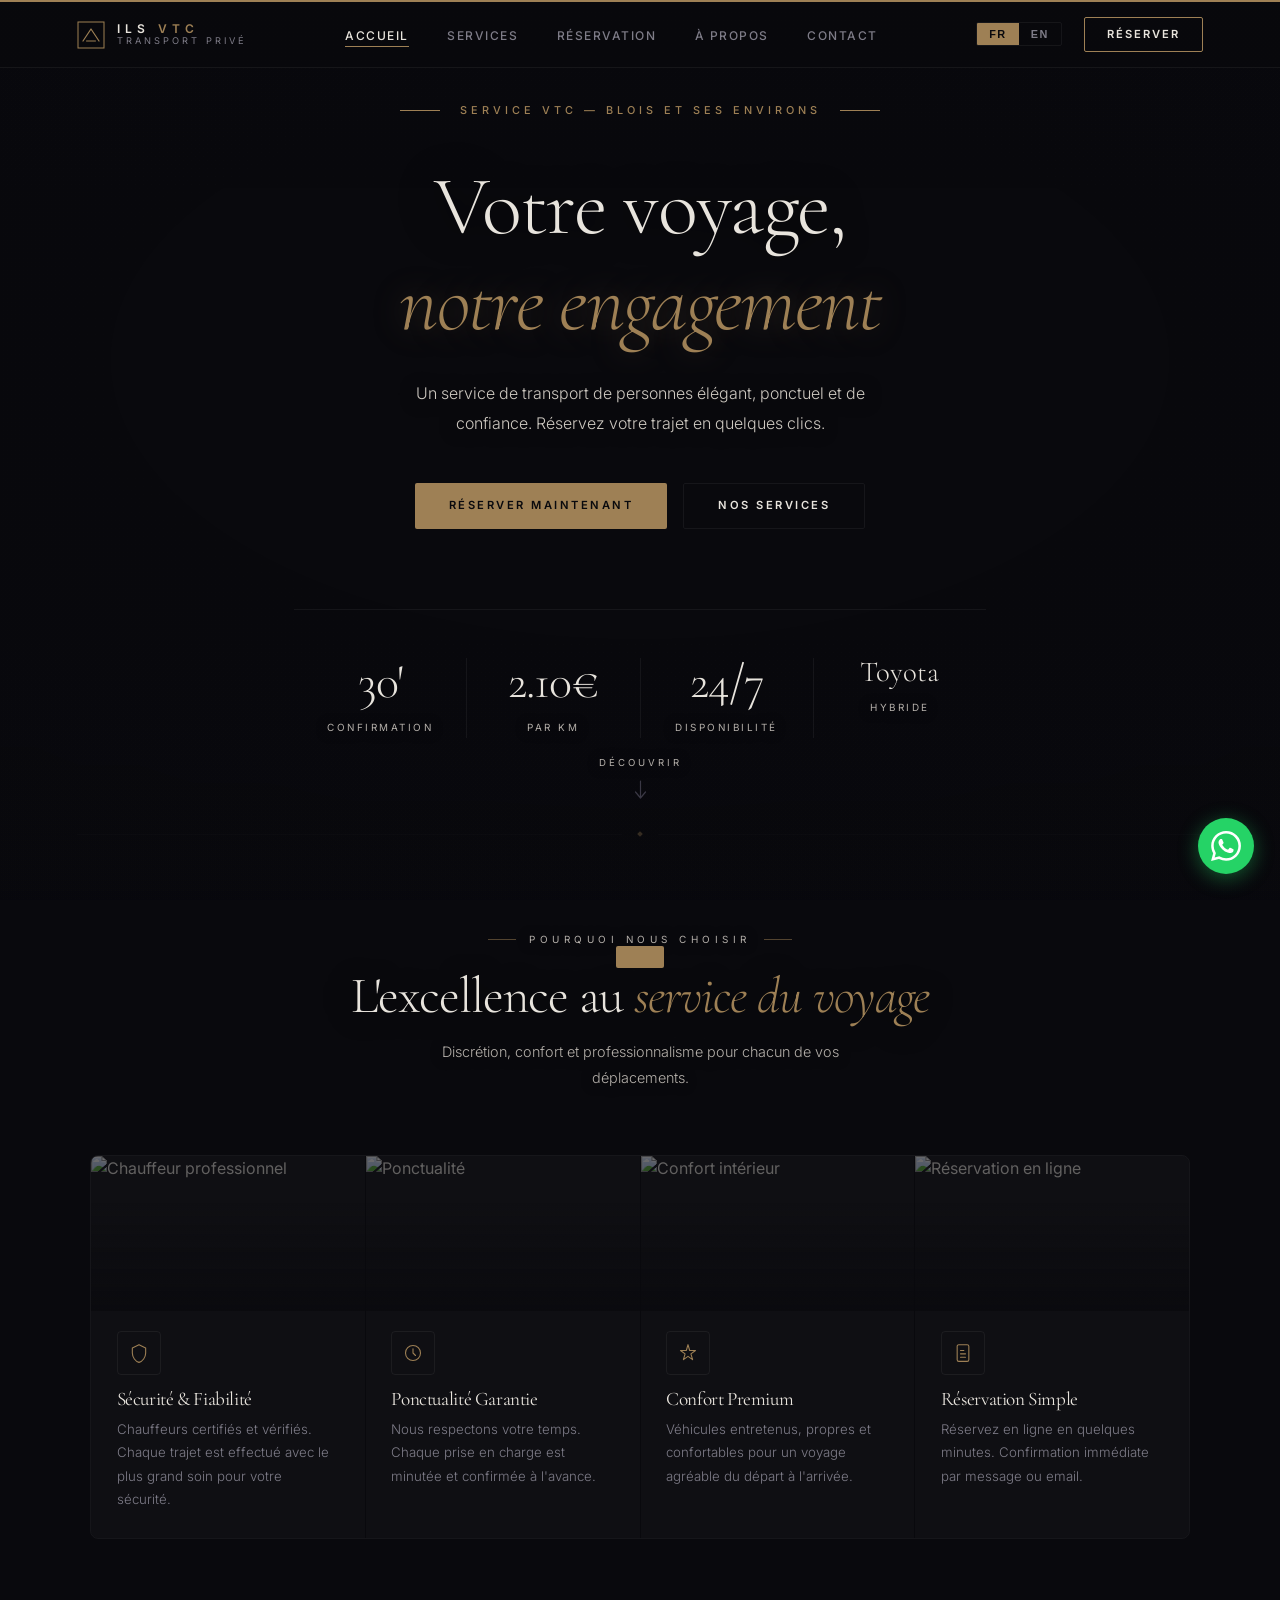
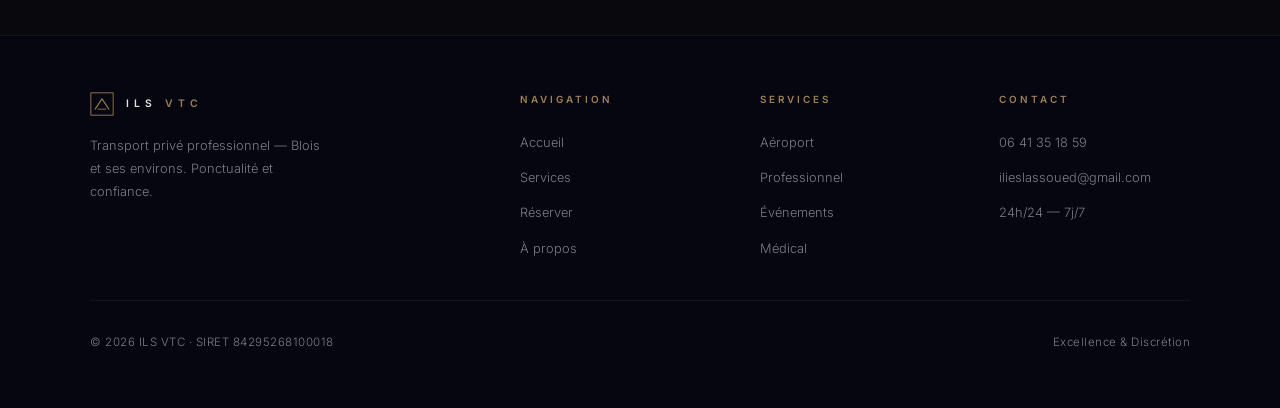
==== commit d181c6cd: "Fix SIRET 84295268100018" ====
--- a/index.html
+++ b/index.html
@@ -61,7 +61,7 @@
       "addressCountry": "FR"
     },
     "geo": { "@type": "GeoCoordinates", "latitude": 47.5941, "longitude": 1.3330 },
-    "identifier": { "@type": "PropertyValue", "name": "SIRET", "value": "90769233900019" },
+    "identifier": { "@type": "PropertyValue", "name": "SIRET", "value": "84295268100018" },
     "vehicle": {
       "@type": "Car",
       "name": "Toyota C-HR Hybride",
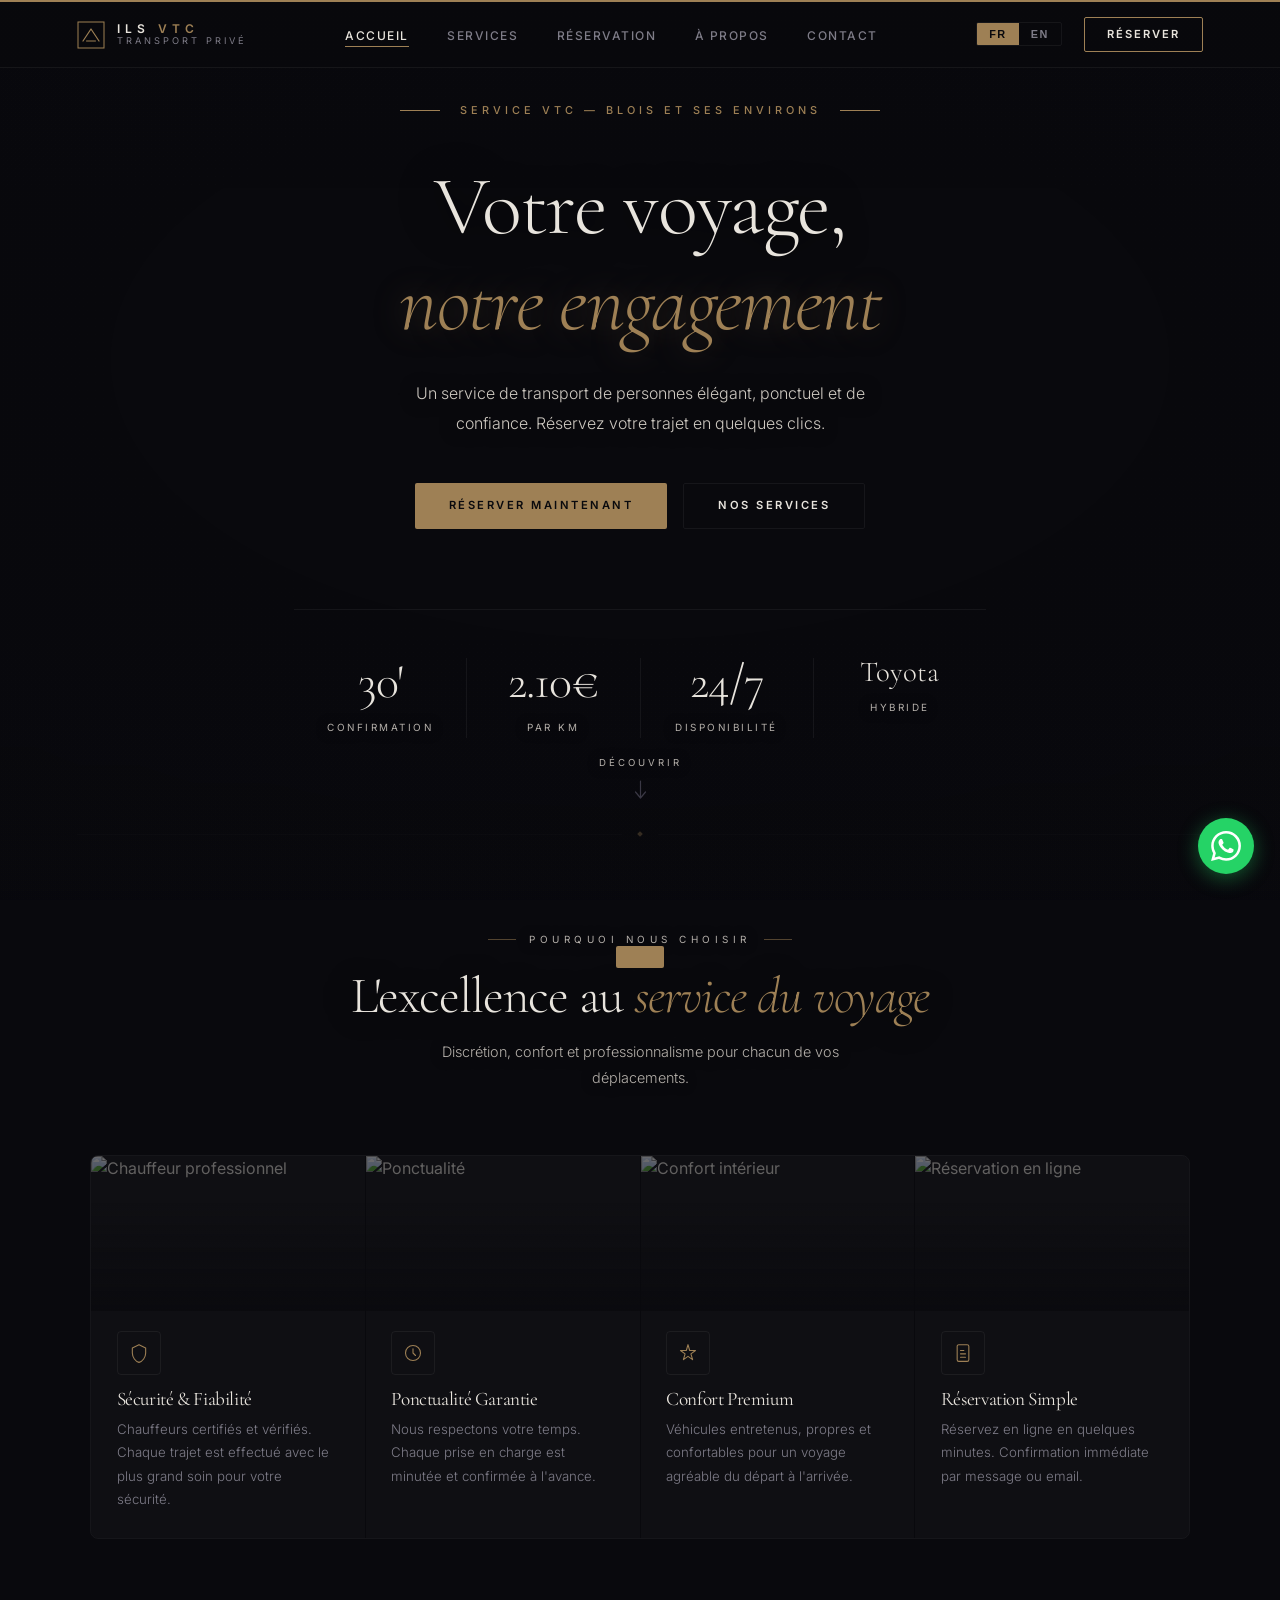
==== commit d14b7f19: "SEO: fix canonical domain + FAQ schema" ====
--- a/index.html
+++ b/index.html
@@ -11,22 +11,22 @@
   <meta name="keywords" content="VTC Blois, chauffeur privé Blois, taxi Blois, transport Blois, VTC Loir-et-Cher, chauffeur aéroport Blois">
   <meta name="robots" content="index, follow">
   <meta name="author" content="ILS VTC">
-  <link rel="canonical" href="https://ilsvtc.fr">
+  <link rel="canonical" href="https://ils-vtc-blois.com">
 
   <!-- Open Graph -->
   <meta property="og:type" content="website">
   <meta property="og:site_name" content="ILS VTC">
-  <meta property="og:url" content="https://ilsvtc.fr">
+  <meta property="og:url" content="https://ils-vtc-blois.com">
   <meta property="og:title" content="ILS VTC — Chauffeur Privé Blois | Transport VTC 24h/24">
   <meta property="og:description" content="Votre chauffeur VTC à Blois et ses environs. Tarif fixe 2,10€/km, Toyota C-HR hybride, disponible 24h/24 7j/7. Réservation en ligne, confirmation WhatsApp.">
-  <meta property="og:image" content="https://ilsvtc.fr/og-image.jpg">
+  <meta property="og:image" content="https://ils-vtc-blois.com/og-image.jpg">
   <meta property="og:locale" content="fr_FR">
 
   <!-- Twitter Card -->
   <meta name="twitter:card" content="summary_large_image">
   <meta name="twitter:title" content="ILS VTC — Chauffeur Privé Blois | Transport VTC 24h/24">
   <meta name="twitter:description" content="Votre chauffeur VTC à Blois et ses environs. Tarif fixe 2,10€/km, Toyota C-HR hybride, disponible 24h/24 7j/7. Réservation en ligne, confirmation WhatsApp.">
-  <meta name="twitter:image" content="https://ilsvtc.fr/og-image.jpg">
+  <meta name="twitter:image" content="https://ils-vtc-blois.com/og-image.jpg">
 
   <!-- Geo -->
   <meta name="geo.region" content="FR-41">
@@ -41,7 +41,7 @@
     "@type": "TaxiService",
     "name": "ILS VTC",
     "description": "Service VTC professionnel à Blois et ses environs. Chauffeur privé disponible 24h/24, 7j/7. Toyota C-HR hybride, tarif 2,10€/km.",
-    "url": "https://ilsvtc.fr",
+    "url": "https://ils-vtc-blois.com",
     "telephone": "+33641351859",
     "email": "ilieslassoued@gmail.com",
     "priceRange": "2,10€/km",
@@ -70,6 +70,49 @@
     "sameAs": ["https://wa.me/33641351859"]
   }
   </script>
+  <link rel="icon" href="/favicon.svg" type="image/svg+xml">
+  <link rel="alternate icon" href="/favicon.svg">
+  <link rel="apple-touch-icon" href="/img/logo-mark.svg">
+  <script type="application/ld+json">
+  {
+    "@context": "https://schema.org",
+    "@type": "FAQPage",
+    "mainEntity": [
+      {
+        "@type": "Question",
+        "name": "Quel est le tarif d'un VTC à Blois ?",
+        "acceptedAnswer": {
+          "@type": "Answer",
+          "text": "ILS VTC pratique un tarif fixe de 2,10€ par kilomètre, avec un minimum de 15€. Pas de surprise : le prix est calculé avant la réservation."
+        }
+      },
+      {
+        "@type": "Question",
+        "name": "Comment réserver un VTC à Blois ?",
+        "acceptedAnswer": {
+          "@type": "Answer",
+          "text": "Réservez en ligne sur ils-vtc-blois.com en moins de 2 minutes. Vous recevez une confirmation WhatsApp immédiate au 06 41 35 18 59."
+        }
+      },
+      {
+        "@type": "Question",
+        "name": "ILS VTC est-il disponible 24h/24 à Blois ?",
+        "acceptedAnswer": {
+          "@type": "Answer",
+          "text": "Oui, ILS VTC est disponible 24h/24 et 7j/7 à Blois et ses environs pour tous vos déplacements : aéroport, médical, événements, longue distance."
+        }
+      },
+      {
+        "@type": "Question",
+        "name": "Quelle est la zone de service d'ILS VTC ?",
+        "acceptedAnswer": {
+          "@type": "Answer",
+          "text": "ILS VTC intervient à Blois et ses environs en Loir-et-Cher (41), mais effectue aussi des trajets longue distance vers Tours, Orléans, Paris et les aéroports CDG et Orly."
+        }
+      }
+    ]
+  }
+  </script>
 </head>
 <body data-page="home">
 <canvas id="bg-canvas"></canvas>
